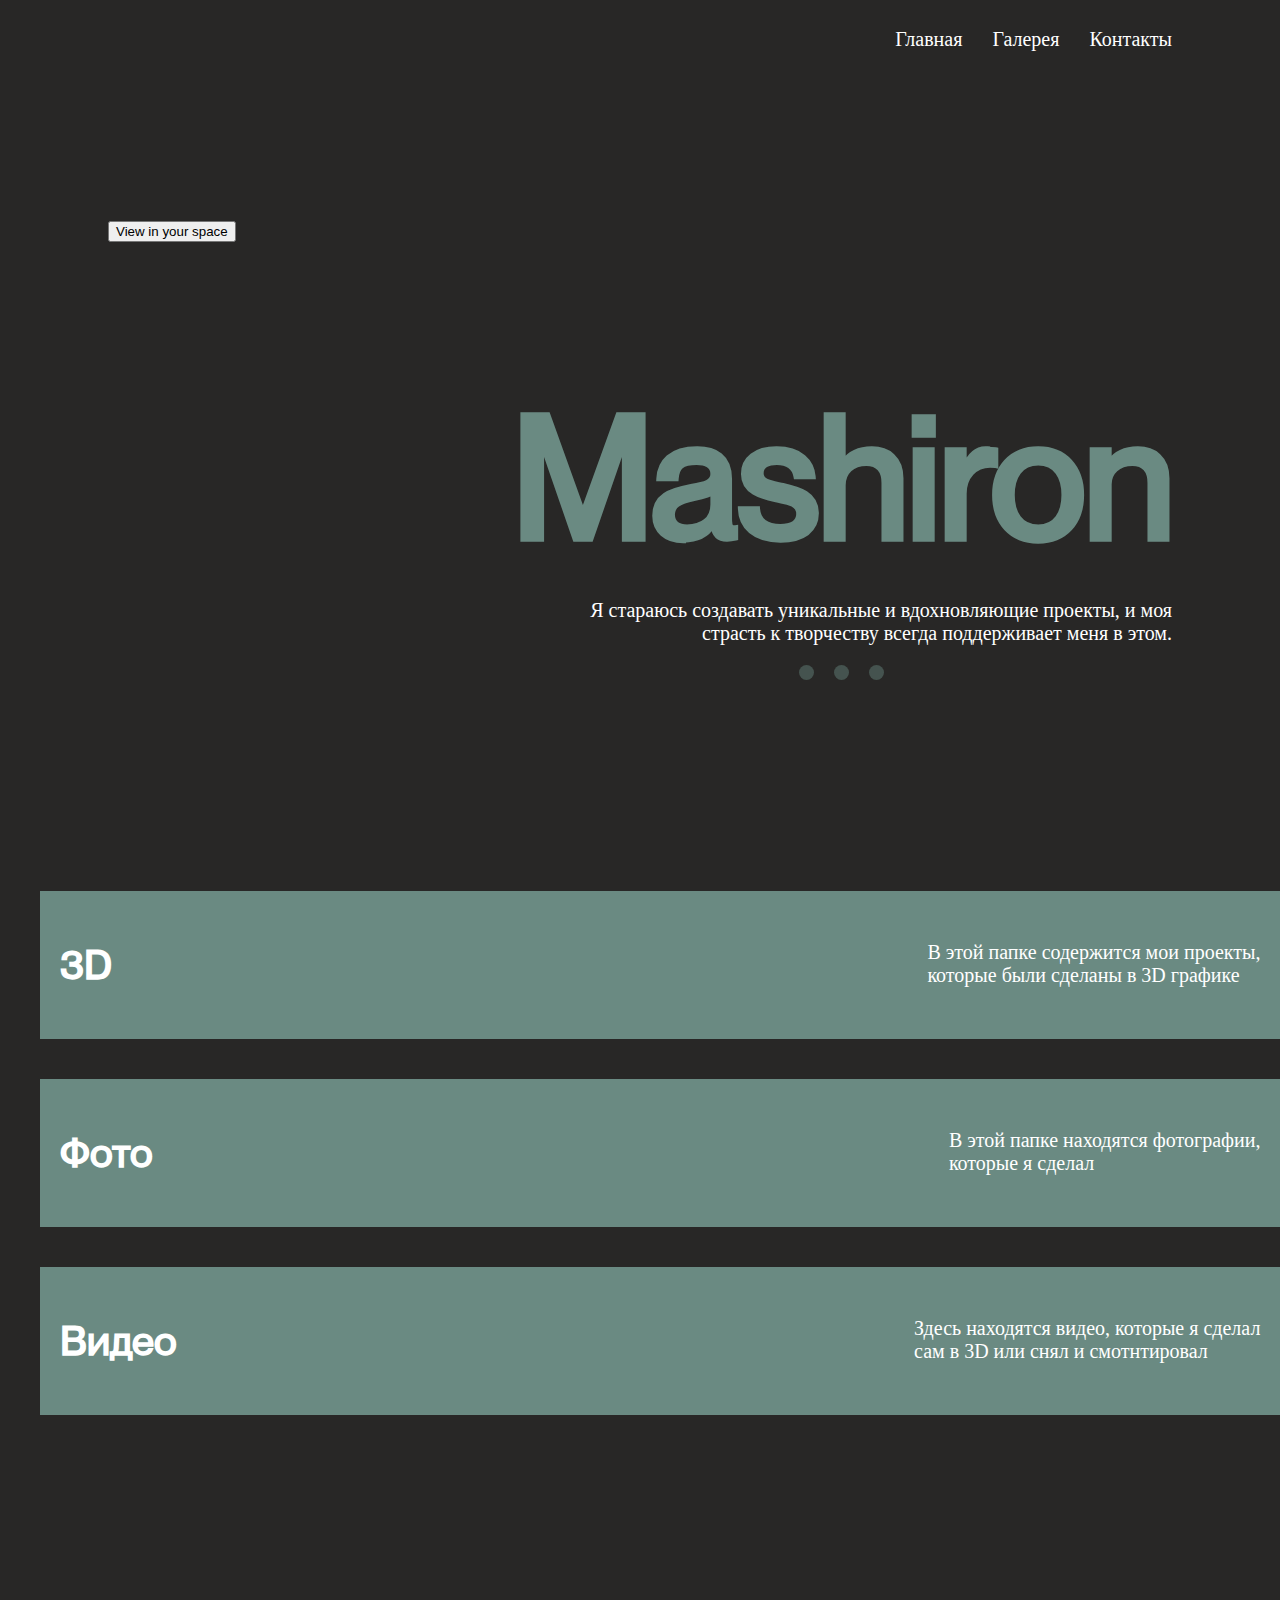
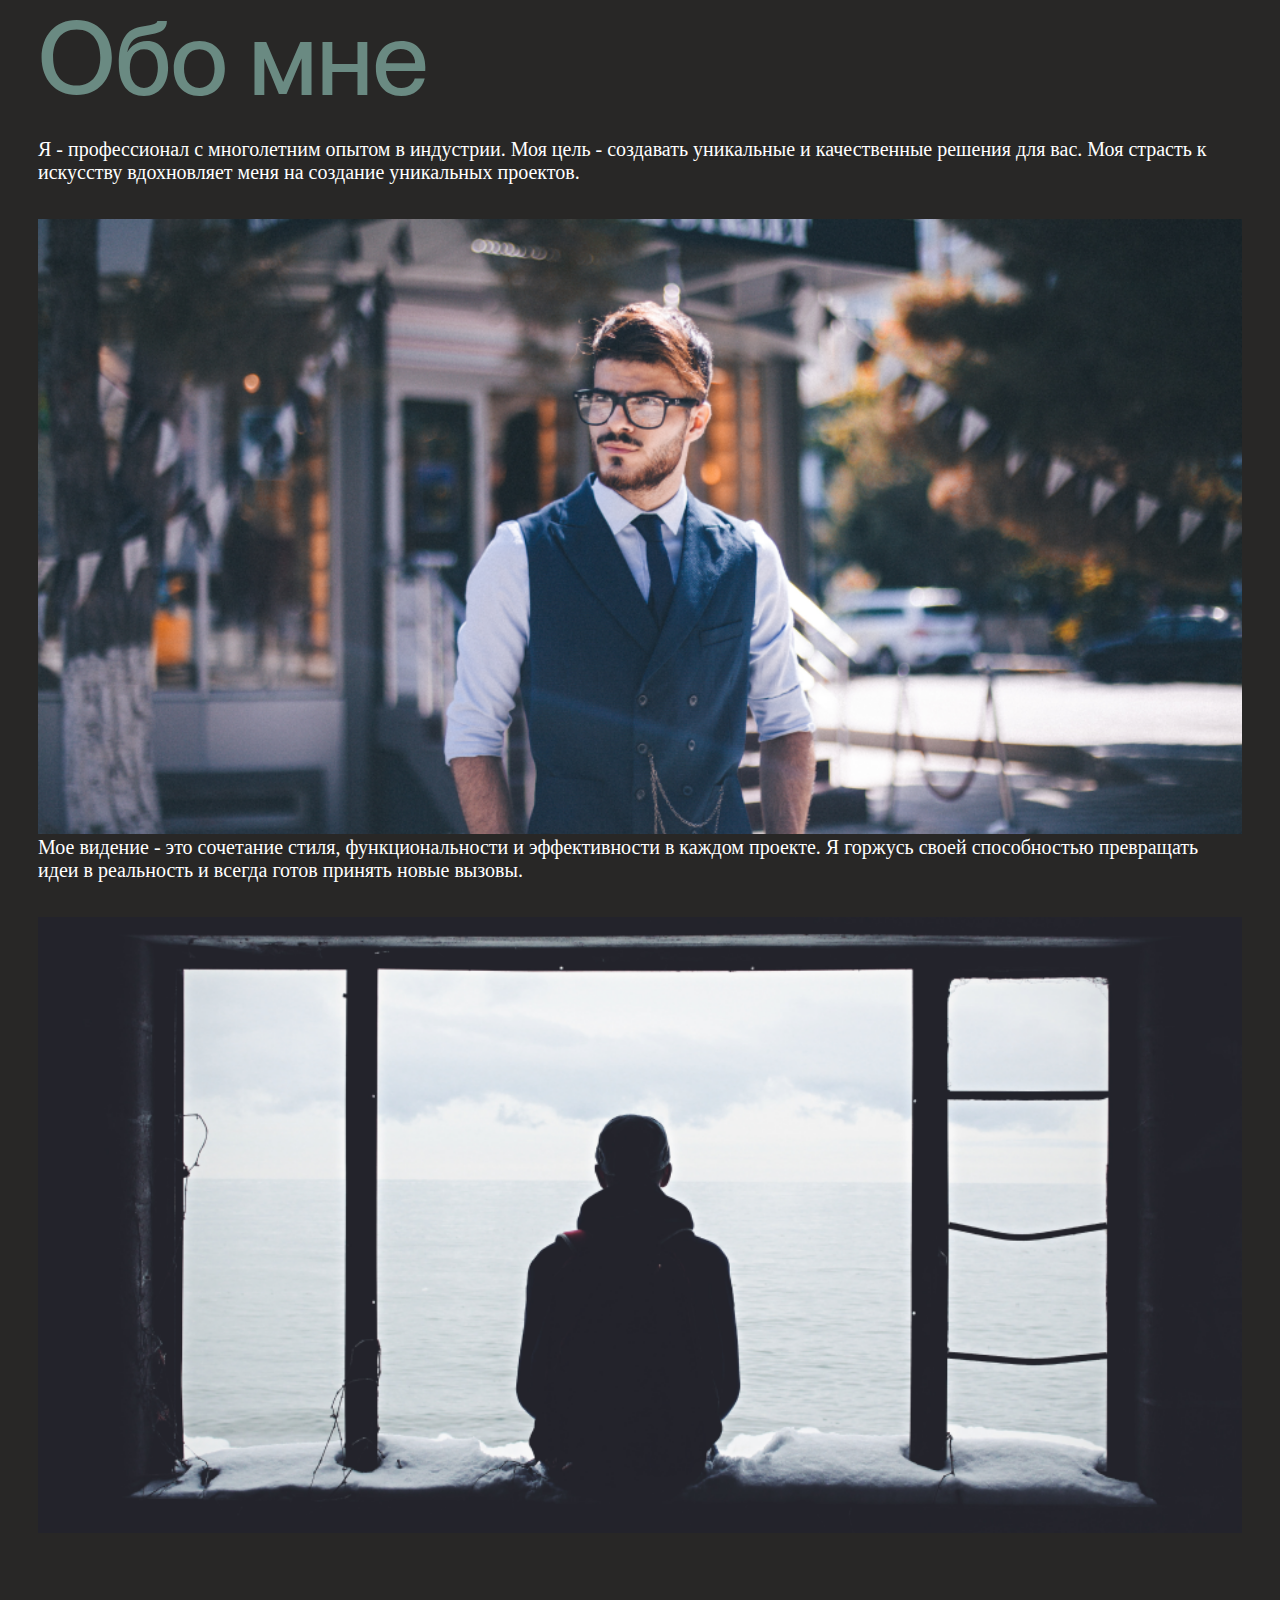
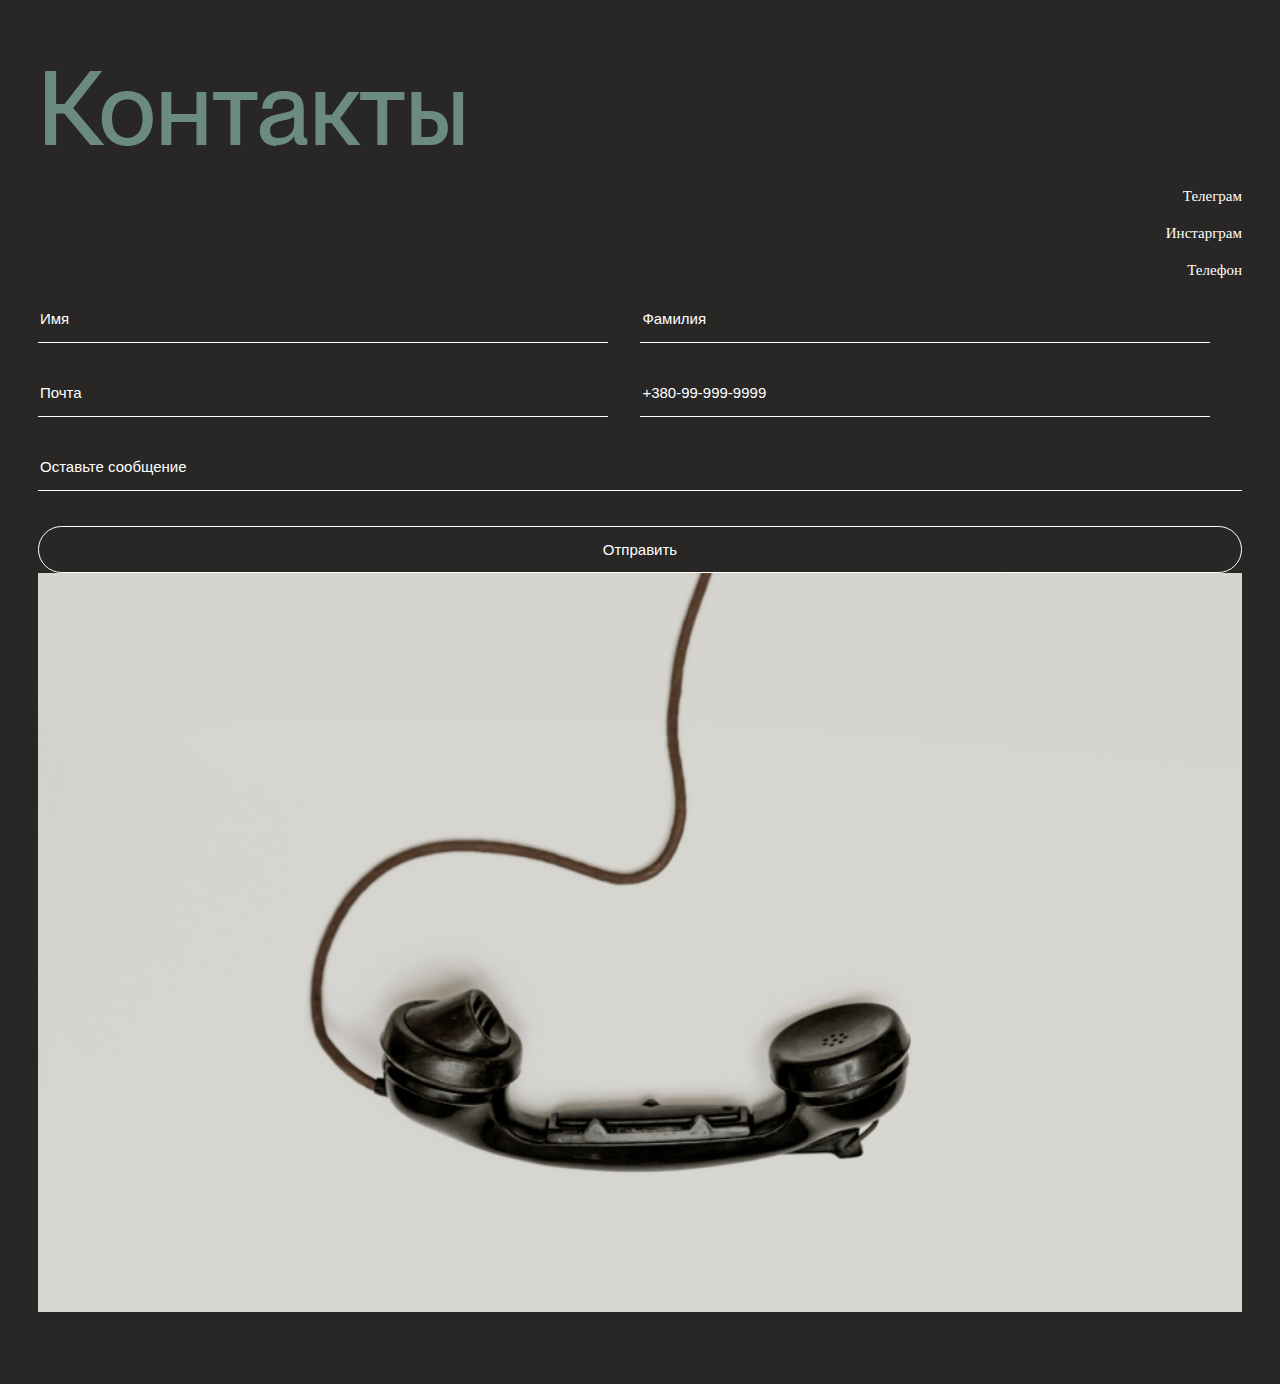
==== index.html @ b5dbbd47 "3D fixed" ====
<!DOCTYPE html>
<html lang="en">
  <head>
    <meta charset="UTF-8" />
    <meta name="viewport" content="width=device-width, initial-scale=1.0" />
    <link rel="preconnect" href="https://fonts.googleapis.com" />
    <link rel="preconnect" href="https://fonts.gstatic.com" crossorigin />
    <link
      href="https://fonts.googleapis.com/css2?family=Almarai&display=swap"
      rel="stylesheet"
    />
    <link
      rel="stylesheet"
      href="https://cdnjs.cloudflare.com/ajax/libs/font-awesome/6.4.2/css/all.min.css"
    />
    <link
      href="https://cdn.jsdelivr.net/npm/bootstrap@5.3.2/dist/css/bootstrap.min.css"
      rel="stylesheet"
      integrity="sha384-T3c6CoIi6uLrA9TneNEoa7RxnatzjcDSCmG1MXxSR1GAsXEV/Dwwykc2MPK8M2HN"
      crossorigin="anonymous"
    />
    <link rel="stylesheet" href="css/style.css" />
    <link rel="shortcut icon" type="image/png" href="icons/siteIcon/1111.png" />
    <title>Mashiron</title>
  </head>
  <body>
    <main>
      <section class="hero">
        <header class="header">
          <div class="header-burger">
            <div class="header-burger_item"></div>
            <div class="header-burger_item"></div>
            <div class="header-burger_item"></div>
          </div>
          <div class="header-burger_active">
            <a href="#">Главная</a>
            <a href="#galery">Галерея</a>
            <a href="#contacts">Контакты</a>

            <div class="header-burger_active-close">
              <div class="header-burger_active-close_item"></div>
              <div class="header-burger_active-close_item"></div>
            </div>
          </div>
          <ul class="header-list">
            <li class="header-list_item">
              <a href="#">Главная</a>
            </li>
            <li class="header-list_item">
              <a href="#galery">Галерея</a>
            </li>
            <li class="header-list_item">
              <a href="#contacts">Контакты</a>
            </li>
          </ul>
        </header>

        <div class="hero-content">
          <model-viewer
            class="model"
            src="flower.gltf"
            ar
            ar-modes="webxr scene-viewer quick-look"
            camera-controls
            poster="poster.webp"
            shadow-intensity="1"
            autoplay
          >
            <div class="progress-bar hide" slot="progress-bar">
              <div class="update-bar"></div>
            </div>
            <button slot="ar-button" id="ar-button">View in your space</button>
            <div id="ar-prompt">
              <img src="https://modelviewer.dev/shared-assets/icons/hand.png" />
            </div>
          </model-viewer>

          <div class="hero-text">
            <h1 class="title-first">Mashiron</h1>

            <p class="descr margin-bottom-20px" id="hero-descr">
              Я стараюсь создавать уникальные <br />
              и вдохновляющие проекты, и моя
              <br />
              страсть к творчеству всегда <br />
              поддерживает меня в этом.
            </p>
            <div class="hero-dots">
              <div class="hero-dots_item"></div>
              <div class="hero-dots_item"></div>
              <div class="hero-dots_item"></div>
            </div>
          </div>

          <button class="hero-mobile-button button">
            <a href="tel:+380 98 874 14 64">Позвонить</a>
          </button>
        </div>
      </section>

      <section class="folders" id="galery">
        <a href="one-folder.html" target="_blank" class="folder-link">
          <div class="folder">
            <p class="folder-title">3D</p>

            <p class="folder-descr">
              В этой папке содержится мои проекты, <br />
              которые были сделаны в 3D графике
            </p>
          </div>
        </a>

        <a href="#" class="folder-link">
          <div class="folder">
            <p class="folder-title">Фото</p>

            <p class="folder-descr">
              В этой папке находятся фотографии, <br />
              которые я сделал
            </p>
          </div>
        </a>

        <a href="#" class="folder-link">
          <div class="folder" style="margin-bottom: 0">
            <p class="folder-title">Видео</p>

            <p class="folder-descr">
              Здесь находятся видео, которые я сделал <br />
              сам в 3D или снял и смотнтировал
            </p>
          </div>
        </a>
      </section>

      <section class="about">
        <div class="about-text">
          <h2 class="title-secondary">Обо мне</h2>
        </div>

        <div class="row about-row">
          <div class="col-5 about-col">
            <p class="margin-bottom-35px folder-descr" style="text-align: left">
              Я - профессионал с многолетним опытом в индустрии. Моя цель -
              создавать уникальные и качественные решения для вас. Моя страсть к
              искусству вдохновляет меня на создание уникальных проектов.
            </p>

            <img src="img/about/1.png" alt="about img 1" class="about-img" />
          </div>

          <div class="col-5 about-col">
            <p class="margin-bottom-35px folder-descr" style="text-align: left">
              Мое видение - это сочетание стиля, функциональности и
              эффективности в каждом проекте. Я горжусь своей способностью
              превращать идеи в реальность и всегда готов принять новые вызовы.
            </p>

            <img src="img/about/2.png" alt="about img 1" class="about-img" />
          </div>
        </div>
      </section>

      <section class="contacts" id="contacts">
        <div class="contacts-text">
          <h2 class="title-secondary">Контакты</h2>
        </div>

        <div class="row">
          <div class="col-5">
            <div class="contacts-links">
              <a
                href="https://t.me/S_Mashiron"
                class="contacts-link"
                target="_blank"
                >Телеграм</a
              >
              <a
                href="https://instagram.com/_.mashiron._?igshid=OGQ5ZDc2ODk2ZA=="
                class="contacts-link"
                target="_blank"
                >Инстарграм</a
              >
              <a href="tel:+380 98 874 14 64" class="contacts-link">Телефон</a>
            </div>

            <form class="contacts-inputs">
              <div class="contacts-nameSurname">
                <input type="text" class="contacts-input" placeholder="Имя" />

                <input
                  type="text"
                  class="contacts-input"
                  placeholder="Фамилия"
                  style="margin-right: 0"
                />
              </div>

              <div class="contacts-emailNumber">
                <input
                  type="email"
                  class="contacts-input"
                  placeholder="Почта"
                />

                <input
                  type="text"
                  class="contacts-input"
                  id="phone"
                  placeholder="+380-99-999-9999"
                  style="margin-right: 0"
                />
              </div>

              <input
                type="text"
                class="contacts-input_message"
                placeholder="Оставьте сообщение"
              />

              <button class="button">Отправить</button>
            </form>
          </div>

          <div class="col-5">
            <img src="img/contacts/1.png" alt="contacts img" />
          </div>
        </div>
      </section>
    </main>

    <footer class="footer"></footer>
    <script
      src="https://cdn.jsdelivr.net/npm/bootstrap@5.3.2/dist/js/bootstrap.bundle.min.js"
      integrity="sha384-C6RzsynM9kWDrMNeT87bh95OGNyZPhcTNXj1NW7RuBCsyN/o0jlpcV8Qyq46cDfL"
      crossorigin="anonymous"
    ></script>
    <script
      src="https://cdnjs.cloudflare.com/ajax/libs/imask/7.1.3/imask.min.js"
      integrity="sha512-54QZ6V8x2x5v5+8JNy98/rP4Ui3CSNlv8KLVS5tTQJCx/Ag4jgUlVUqe54TJ3QLJYSVwt5xPbINvxX7A9XHdHQ=="
      crossorigin="anonymous"
      referrerpolicy="no-referrer"
    ></script>
    <script src="telMask.js"></script>
    <script src="emailMask.js"></script>
    <script src="burger.js"></script>
    <script src="three.min.js"></script>
    <script src="GLTFLoader.js"></script>
    <script src="model.js"></script>
    <script type="module" src="changeTexture.js"></script>
    <script
      type="module"
      src="https://ajax.googleapis.com/ajax/libs/model-viewer/3.3.0/model-viewer.min.js"
    ></script>
  </body>
</html>
---- css/style.css ----
@charset "UTF-8";
/* Черный и белый цвета */
/* Зеленый цвет */
html:root { font-size: 10px; }

@font-face { font-family: 'PP Neue Montreal'; src: url("ppneuemontreal-bold.woff") format(woff); }

@font-face { font-family: 'PP Neue Montreal'; src: url("ppneuemontreal-bold.woff2") format(woff2); }

@font-face { font-family: 'PP Neue Montreal'; src: url("ppneuemontreal-medium.woff") format(woff); }

@font-face { font-family: 'PP Neue Montreal'; src: url("ppneuemontreal-medium.woff2") format(woff2); }

ul, li { margin: 0; }

p { margin: 0; padding: 0; }

section { margin-bottom: 7rem; }

@media screen and (max-width: 1200px) { section { margin-bottom: 6rem; } }

@media screen and (max-width: 480px) { section { margin-bottom: 4rem; } }

body { background: #282726; }

.row { --bs-gutter-x: 0; justify-content: space-between; }

.canvas { display: none; }

.title-first { font-family: PP Neue Montreal; font-size: 17rem; font-weight: 700; color: #6A8A82; transition: all .3s; margin-bottom: 2rem; letter-spacing: -3px; text-align: right; width: 100%; }

@media screen and (max-width: 1200px) { .title-first { font-size: 11rem; text-align: right; } }

@media screen and (max-width: 480px) { .title-first { font-size: 7.1rem; text-align: center; } }

.descr { font-size: 2rem; color: #fff; text-align: right; }

@media screen and (max-width: 1200px) { .descr { font-size: 1.7rem; } }

@media screen and (max-width: 480px) { .descr { font-size: 1.3rem; } }

.title-secondary { font-family: PP Neue Montreal; font-size: 10rem; font-weight: 500; color: #6A8A82; transition: all .3s; margin-bottom: 2rem; }

@media screen and (max-width: 1200px) { .title-secondary { font-size: 10rem; margin-bottom: 3rem; } }

@media screen and (max-width: 480px) { .title-secondary { font-size: 4rem; } }

.margin-bottom-20px { margin-bottom: 2rem; }

.margin-bottom-35px { margin-bottom: 3.5rem; }

.margin-right-20px { margin-right: 2rem; }

.margin-right-0 { margin-right: 0 !important; }

.bcg-black { background: #141414 !important; }

.bcg-white { background: #fff !important; }

.color-white { color: #fff; }

.margin-bottom-400px { margin-bottom: 40rem !important; }

.width-32 { width: 32%; }

.margin-right-27px { margin-right: 2.7rem; }

.fdrr { flex-direction: row-reverse; }

.width-100 { width: 100%; }

.threeFoto-row { display: flex; margin-bottom: 2.6rem; }

@media (max-width: 480px) { .threeFoto-row { justify-content: space-between; }
  .threeFoto-row img:nth-child(1) { width: 47%; margin-right: 1.6rem !important; }
  .threeFoto-row img:nth-child(2) { width: 47%; margin-right: 0 !important; }
  .threeFoto-row img:nth-child(3) { display: none; } }

.threeFoto-row img { width: 32%; }

.threeFoto-row img:not(:last-child) { margin-right: 2.7rem; }

.twoBig-fotos { display: flex; margin-bottom: 2.6rem; }

@media (max-width: 480px) { .twoBig-fotos { display: block; } }

.twoBig-fotos-left { width: 32%; display: flex; flex-direction: column; margin-right: 2.7rem; }

@media (max-width: 480px) { .twoBig-fotos-left { flex-direction: row; width: 100%; justify-content: space-between; }
  .twoBig-fotos-left img:nth-child(1) { width: 47%; margin-right: 1.6rem; }
  .twoBig-fotos-left img:nth-child(2) { width: 47%; height: 100%; } }

.twoBig-fotos-left img:not(:last-child) { margin-bottom: 3rem; }

.twoBig-fotos-right { display: flex; }

@media (max-width: 480px) { .twoBig-fotos-right { flex-direction: column; align-items: center; }
  .twoBig-fotos-right img:nth-child(1) { margin-right: 0 !important; width: 100%; }
  .twoBig-fotos-right img:nth-child(2) { display: none; } }

.twoBig-fotos-right img { width: 48.4%; }

.twoBig-fotos-right img:not(:last-child) { margin-right: 2.6rem; }

.two-fotos { display: flex; margin-bottom: 2.6rem; }

@media (max-width: 480px) { .two-fotos { display: none; } }

.two-fotos img:nth-child(1) { width: 66%; margin-right: 2.7rem; }

.two-fotos img:nth-child(2) { width: 32%; }

.five-fotos { display: flex; margin-bottom: 2.6rem; }

@media (max-width: 480px) { .five-fotos { flex-direction: column; align-items: center; }
  .five-fotos img { width: 100%; margin-right: 0; } }

.five-fotos-left { width: 32%; margin-right: 2.7rem; }

@media (max-width: 480px) { .five-fotos-left { width: 100%; margin-right: 0; }
  .five-fotos-left img:nth-child(1) { margin-bottom: 2rem !important; }
  .five-fotos-left img:nth-child(2) { display: none; } }

.five-fotos-left img { width: 100%; }

.five-fotos-left img:not(:last-child) { margin-bottom: 2.6rem; }

.five-fotos-right { display: flex; flex-direction: column; width: 32%; }

@media (max-width: 480px) { .five-fotos-right { display: none; } }

.five-fotos-right img:not(:last-child) { margin-bottom: 2.6rem; }

.button { background: none; border: 1px solid #fff; border-radius: 3.4rem; font-size: 1.5rem; color: #fff; font-weight: 400; padding: 1.4rem 0; transition: all .3s; }

@media screen and (max-width: 480px) { .button { font-size: 1.2rem; } }

.button:hover { background: #6A8A82; border-color: #6A8A82; }

.button:focus { background: none; border-color: #fff; }

.hero3-button { width: 100%; border-color: #fff !important; }

.hero3-button a { color: #fff !important; }

.hero-dots { display: flex; justify-content: center; width: 100%; }

@media (max-width: 1200px) { .hero-dots { display: none; } }

.hero-dots_item { background: rgba(98, 127, 120, 0.5); width: 1.5rem; height: 1.5rem; border-radius: 1000rem; transition: all .3s; }

.hero-dots_item:hover { background: #6A8A82; cursor: pointer; }

.hero-dots_item:active { background: rgba(98, 127, 120, 0.5); }

.hero-dots_item:not(:last-child) { margin-right: 2rem; }

.folder { width: 100%; background: #6A8A82; padding: 5rem 2rem; display: flex; justify-content: space-between; text-decoration: none; transition: all .3s; margin-bottom: 4rem; }

.folder-link { text-decoration: none; width: 95%; display: block; transition: all .3s; }

@media screen and (max-width: 1200px) { .folder-link { width: 100%; } }

.folder-link:hover { width: 100%; }

.folder-link:focus { width: 95%; }

.folder-title { font-family: PP Neue Montreal; font-size: 4rem; font-weight: 700; color: #fff; transition: all .3s; text-decoration: none; }

@media screen and (max-width: 1200px) { .folder-title { font-size: 3.5rem; } }

@media screen and (max-width: 480px) { .folder-title { font-size: 2.1rem; } }

.folder-descr { color: #fff; font-size: 2rem; font-weight: 400; text-decoration: none; }

@media screen and (max-width: 1200px) { .folder-descr { font-size: 1.5rem; } }

@media screen and (max-width: 480px) { .folder-descr { font-size: 1.2rem; margin-bottom: 2rem; } }

.contacts-input { background: none; border: none; border-bottom: 1px solid #fff; color: #fff; width: 47%; margin-right: 3rem; margin-bottom: 4rem; padding-bottom: 1.5rem; transition: all .3s; font-size: 1.5rem; }

.contacts-input_message { background: none; border: none; border-bottom: 1px solid #fff; color: #fff; margin-bottom: 3.5rem; padding-bottom: 1.5rem; transition: all .3s; font-size: 1.5rem; }

.contacts-input_message:focus { outline: none; border-bottom-color: #6A8A82; }

.contacts-input_message::placeholder { font-size: 1.5rem; color: #fff; font-weight: 400; }

.contacts-input:focus { outline: none; border-bottom-color: #6A8A82; }

.contacts-input::placeholder { font-size: 1.5rem; font-weight: 400; color: #fff; }

#ar-prompt { display: none; }

.model { width: 100%; height: 50rem; }

.controls { display: none; }

.header { padding-top: 2rem; padding-right: 10rem; display: flex; justify-content: end; margin-bottom: 7rem; }

@media screen and (max-width: 1200px) { .header { padding-right: 4.7rem; padding-top: 4.7rem; } }

@media (max-width: 480px) { .header3D { margin-bottom: 6rem !important; } }

.header-burger { display: flex; flex-direction: column; transition: all .3s; cursor: pointer; display: none; }

@media (max-width: 1200px) { .header-burger { display: flex; flex-direction: column; } }

.header-burger_active { flex-direction: column; align-items: center; justify-content: center; position: absolute; top: 0; right: 0; background: #6A8A82; width: 100%; height: 100%; display: none; transition: all .3s; }

.header-burger_active a { font-family: PP Neue Montreal; font-size: 5.5rem; font-weight: 700; color: #fff; transition: all .3s; text-decoration: none; }

@media screen and (max-width: 480px) { .header-burger_active a { font-size: 2.9rem; } }

.header-burger_active a:not(:last-child) { margin-bottom: 3rem; }

.header-burger_active-close { position: absolute; right: 4.7rem; top: 4.7rem; }

.header-burger_active-close:hover .header-burger_active-close_item { width: 3.5rem; }

.header-burger_active-close:active .header-burger_active-close_item { width: 4.5rzem; }

.header-burger_active-close_item { background: #fff; width: 4.5rem; height: .5rem; transition: all .3s; cursor: pointer; }

.header-burger_active-close_item:nth-child(1) { transform: rotate(-45deg); position: absolute; top: -1px; }

.header-burger_active-close_item:nth-child(2) { transform: rotate(45deg); }

.header-burger:hover .header-burger_item { width: 4rem; }

.header-burger:active .header-burger_item { width: 5rem; }

.header-burger_item { background: #6A8A82; width: 5rem; height: .5rem; transition: all .3s; }

.header-burger_item:not(:last-child) { margin-bottom: .5rem; }

.header-list { list-style: none; display: flex; }

@media screen and (max-width: 1200px) { .header-list { display: none; } }

.header-list_item:not(:last-child) { margin-right: 3rem; }

.header-list_item a { font-size: 2rem; color: #fff; transition: all .3s; text-decoration: none; }

.header-list_item a:hover { text-decoration: none; color: #6A8A82; }

.header-list_item a:focus { color: #fff; }

.hero { background: url(../img/hero/hero-bcg.png); background-position: center center; background-size: 100% 100%; width: 100%; }

.hero-mobile-button { border-color: #6A8A82; color: #6A8A82; transition: all .3s; display: none; }

@media (max-width: 480px) { .hero-mobile-button { display: block; } }

.hero-mobile-button a { color: #6A8A82; font-size: 1.3rem; text-decoration: none; }

.hero-mobile-button:active { background: #6A8A82; }

.hero-mobile-button:active a { color: #fff; }

.hero-content { padding: 10rem; position: relative; display: flex; justify-content: space-between; align-items: center; }

@media screen and (max-width: 480px) { .hero-content { padding: 0 1rem; padding-bottom: 14rem; } }

canvas { margin-right: 2rem; position: absolute; left: 5rem; top: -11rem; }

.folders { display: flex; flex-direction: column; align-items: center; }

.about { padding: 3rem; }

.about-img { width: 100%; }

.about-img img { width: 100%; height: 100%; }

@media screen and (max-width: 480px) { .about-row { display: block; } }

@media screen and (max-width: 480px) { .about-col { width: 100%; } }

@media screen and (max-width: 480px) and (max-width: 480px) { .about-col img { margin-bottom: 2rem; } }

.contacts img { width: 100%; height: 100%; }

.contacts { padding: 0 3rem; }

@media screen and (max-width: 1200px) { .contacts img { display: none; } }

@media screen and (max-width: 1200px) { .contacts-nameSurname { display: flex; } }

@media screen and (max-width: 480px) { .contacts-emailNumber { display: flex; } }

.contacts-links { display: flex; flex-direction: column; align-items: end; margin-bottom: 3rem; }

@media screen and (max-width: 1200px) { .contacts-links { flex-direction: row; margin-bottom: 3rem; } }

@media screen and (max-width: 1200px) { .contacts-links { margin-bottom: 2rem; width: 170%; } }

.contacts-link { font-size: 1.5rem; font-weight: 400; color: #fff; text-decoration: none; transition: all .3s; }

@media screen and (max-width: 1200px) { .contacts-link { margin-bottom: 0 !important; }
  .contacts-link:not(:last-child) { margin-right: 3rem; } }

.contacts-link:hover { color: #6A8A82; }

.contacts-link:not(:last-child) { margin-bottom: 2rem; }

.contacts-inputs { display: flex; flex-direction: column; }

@media screen and (max-width: 1200px) { .contacts-inputs { width: 240%; } }

@media screen and (max-width: 480px) { .contacts-input { margin-bottom: 2rem; } }

#hero-descr br:nth-child(1) { display: none; }

#hero-descr br:nth-child(3) { display: none; }

@media (max-width: 460px) { #hero-descr br:nth-child(1) { display: block; }
  #hero-descr br:nth-child(3) { display: block; } }

.hero3 { background: url(../img/hero/2.png); background-size: 100% 100%; height: 100vh; }

@media screen and (max-width: 480px) { .hero3 { background: url(../img/works/1.png); background-size: 100% 100%; } }

.hero3-content { padding-bottom: 12rem; padding-right: 15rem; }

@media (max-width: 480px) { .hero3-content { padding: 0 1rem; display: flex; flex-direction: column; vertical-align: top; } }

@media (max-width: 480px) { .hero3-descr { margin-bottom: 2rem; } }

.fotos { padding-left: 3rem; padding-right: 4rem; }

@media (max-width: 480px) { .fotos { padding: 0 .9rem; } }
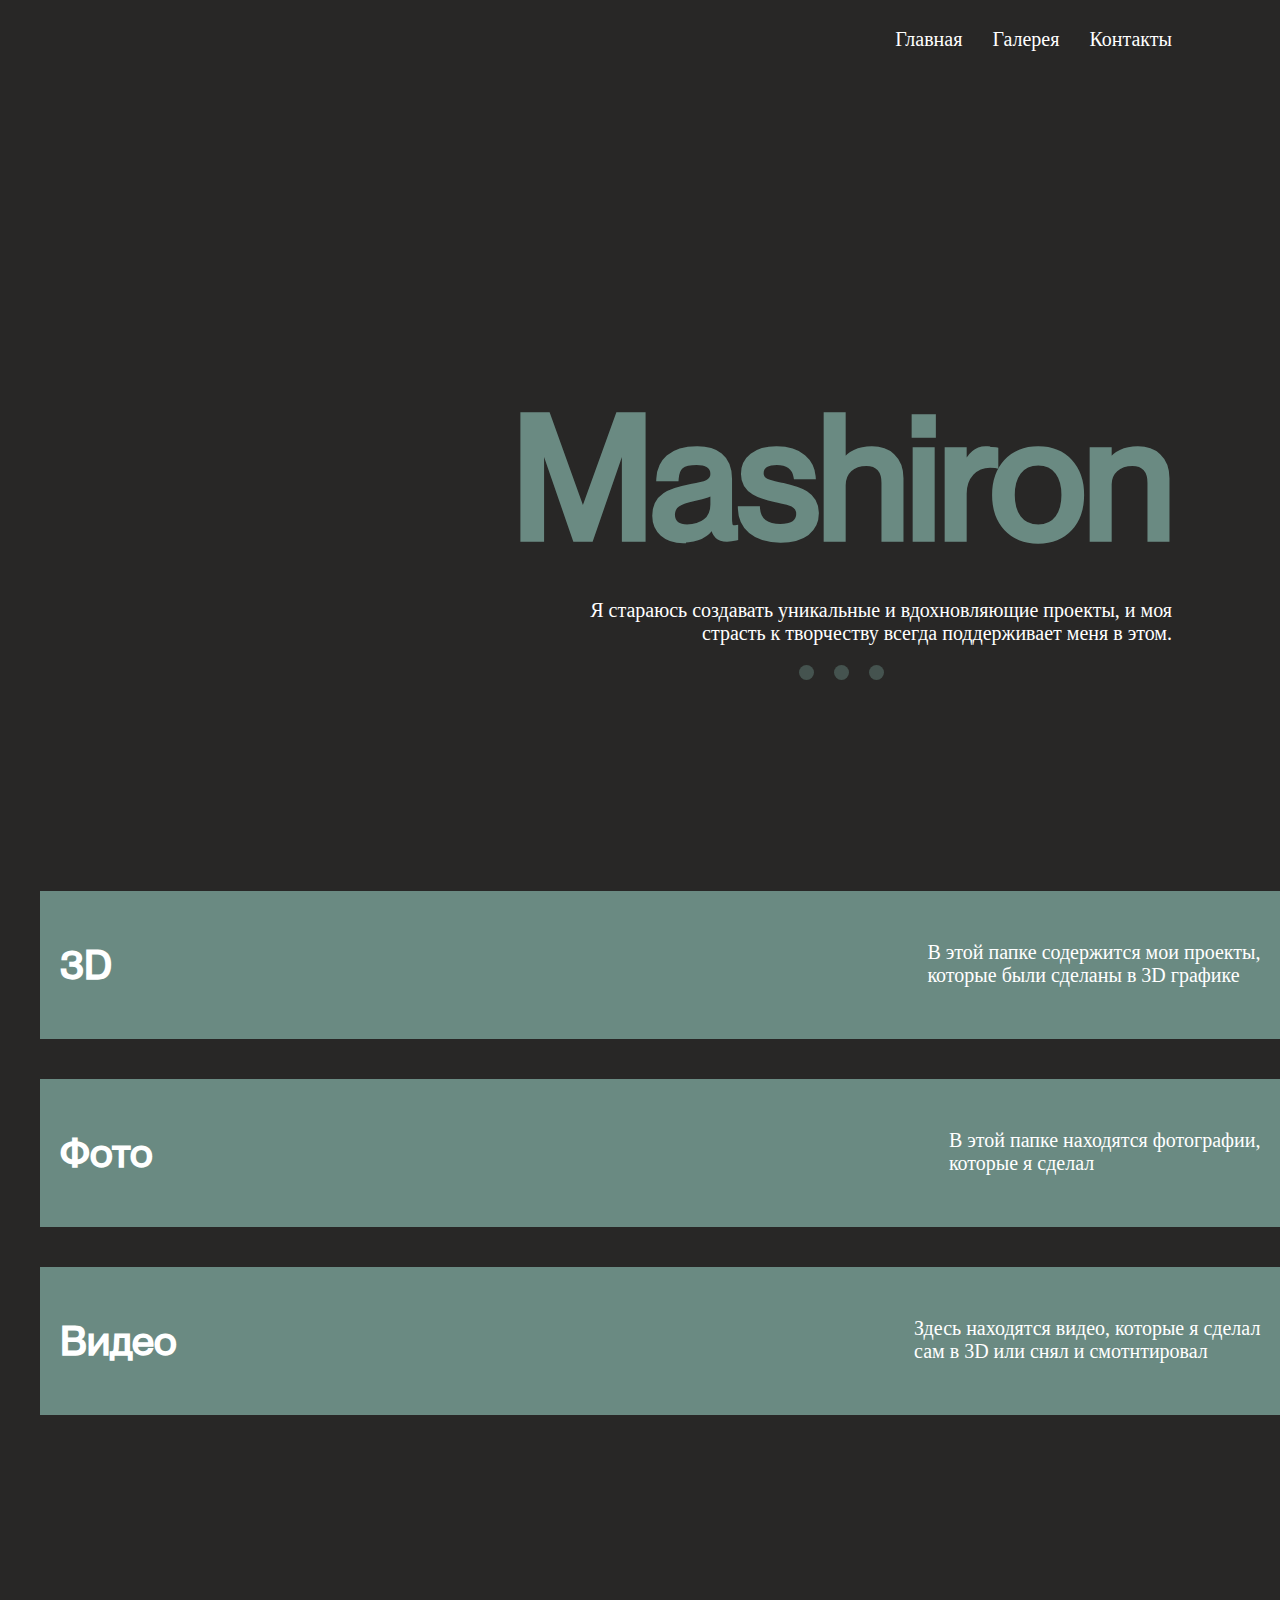
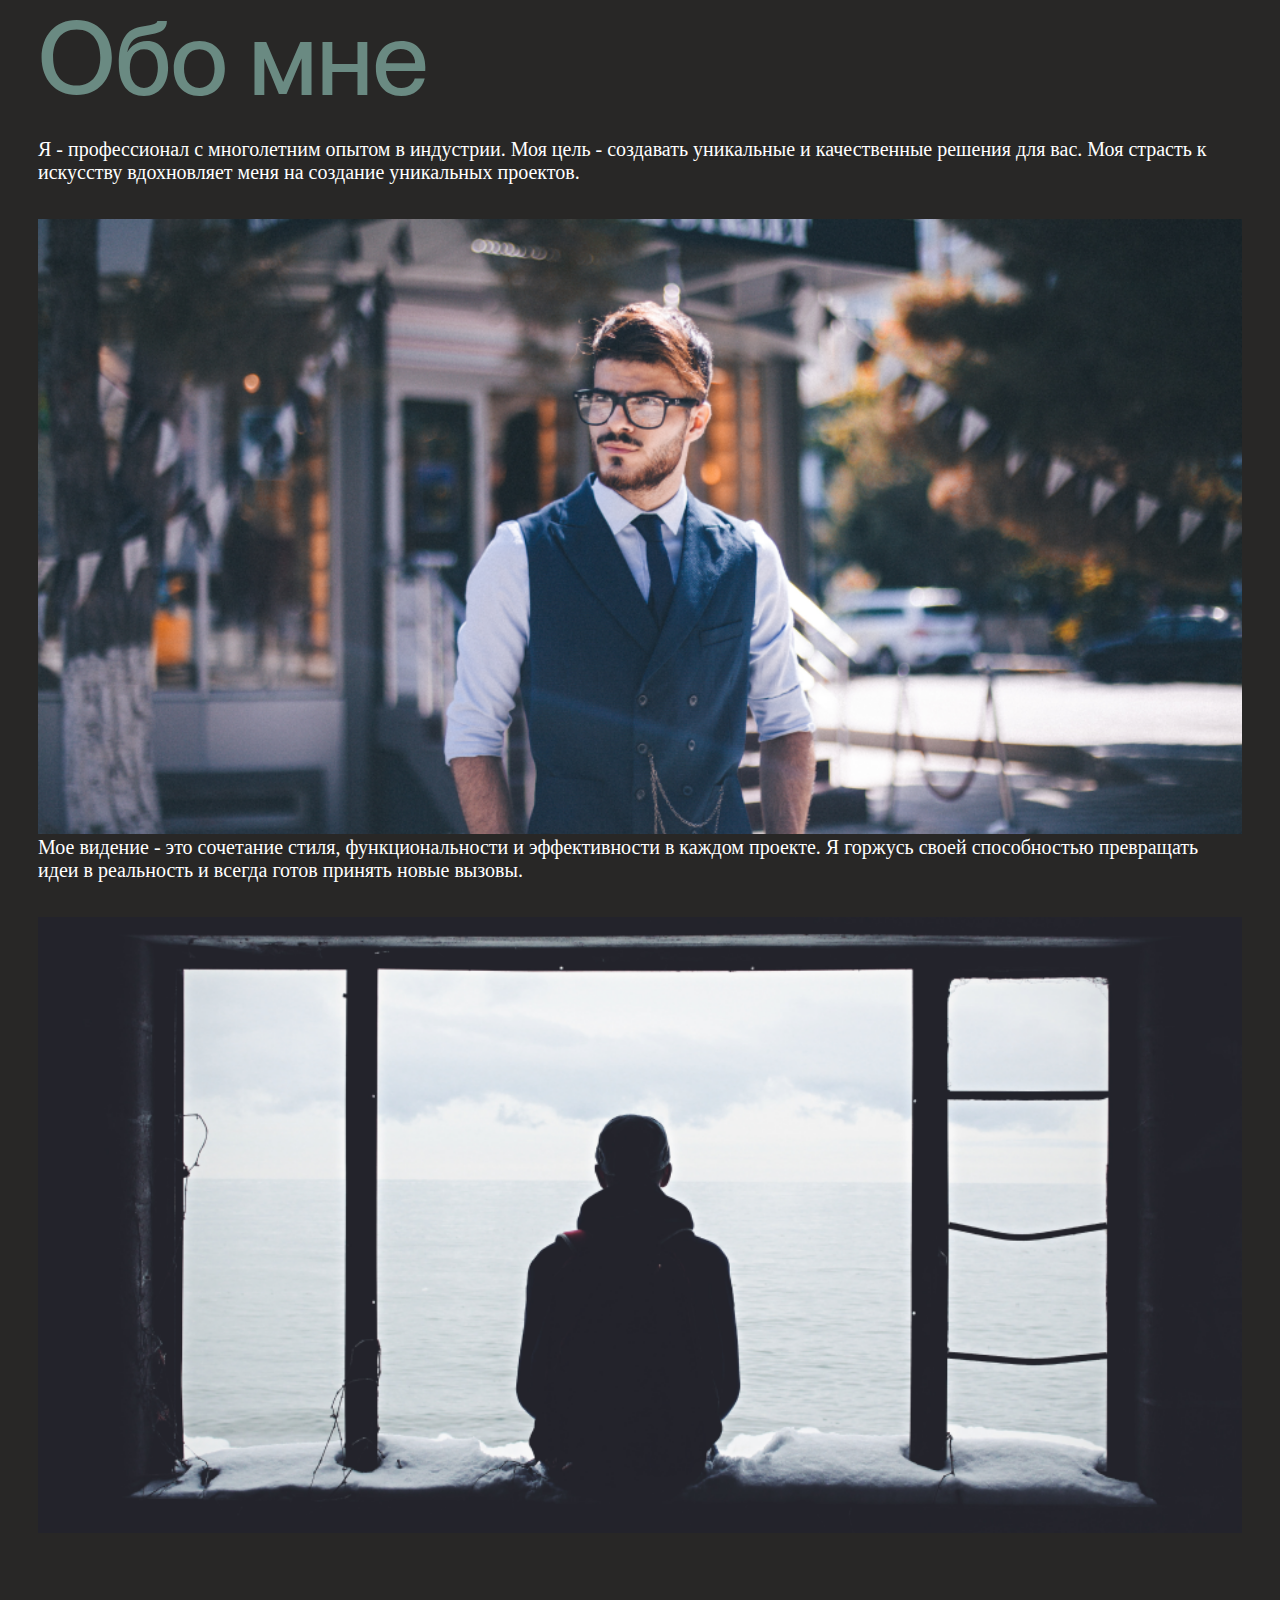
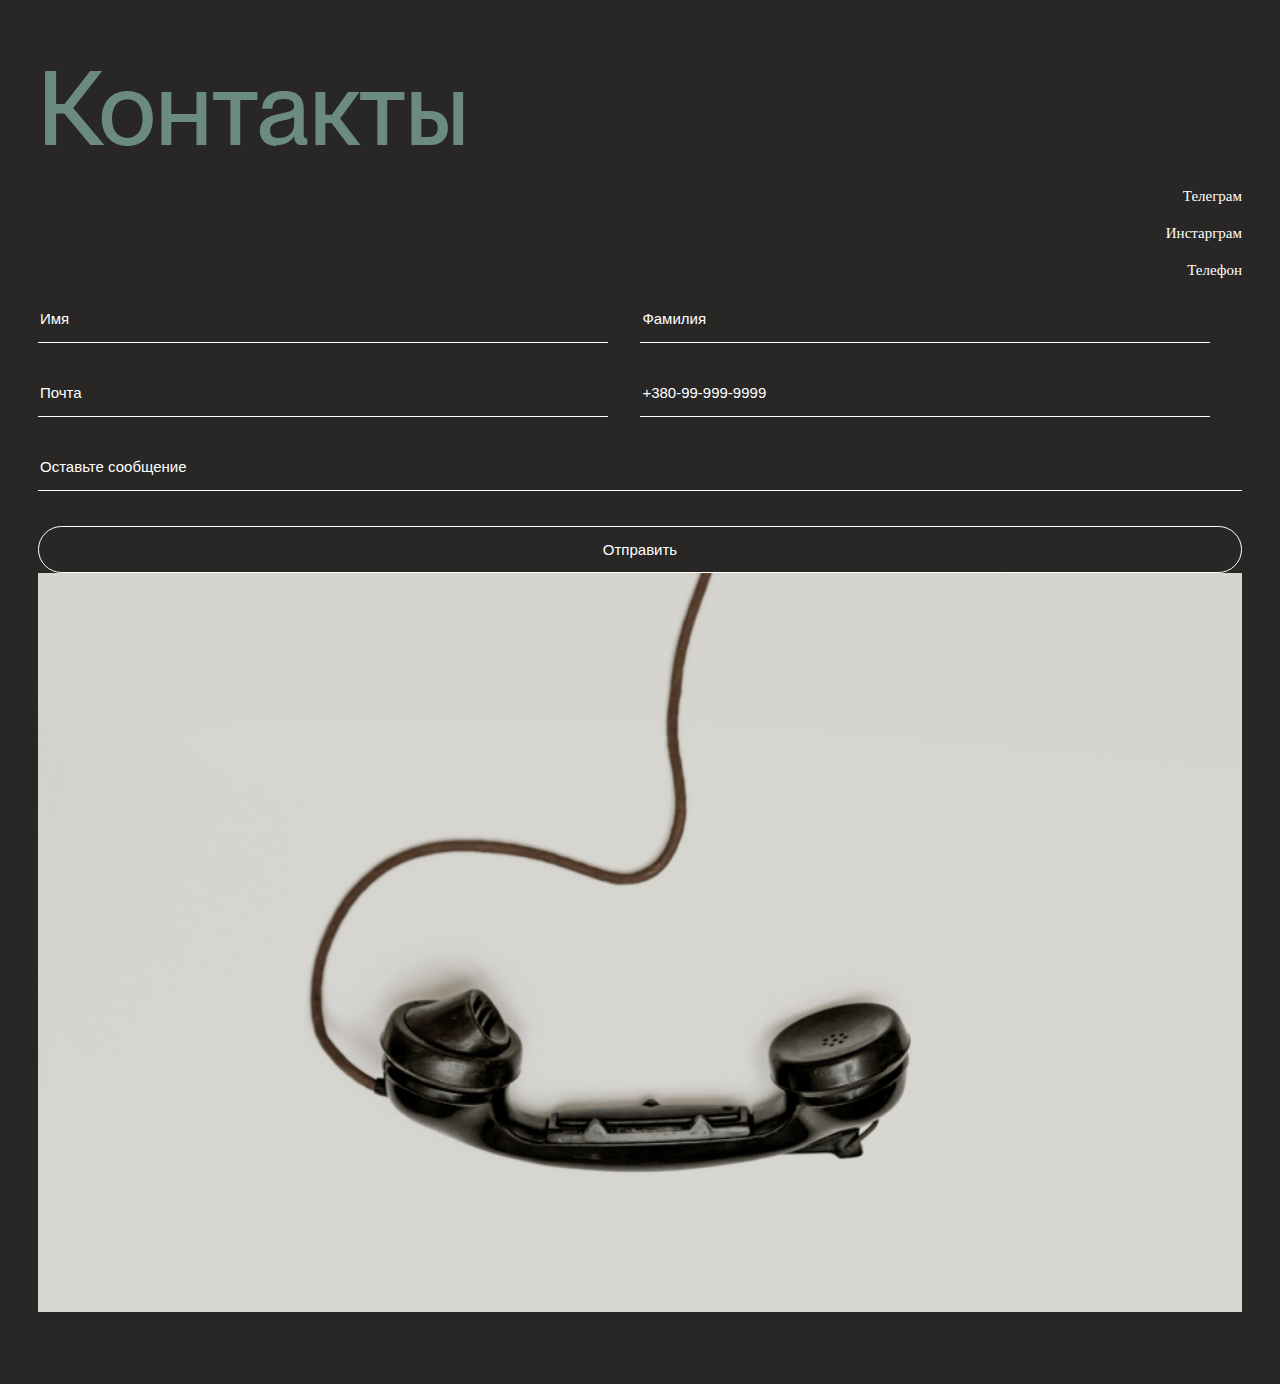
==== commit 37aac5c5: "change the flower" ====
--- a/index.html
+++ b/index.html
@@ -58,13 +58,14 @@
         <div class="hero-content">
           <model-viewer
             class="model"
-            src="flower.gltf"
+            src="Chrystanthemum_final_SF.gltf"
             ar
             ar-modes="webxr scene-viewer quick-look"
             camera-controls
             poster="poster.webp"
             shadow-intensity="1"
-            autoplay
+            camera-orbit="76.1deg 44.04deg 0.1389m"
+            field-of-view="30deg"
           >
             <div class="progress-bar hide" slot="progress-bar">
               <div class="update-bar"></div>
--- a/css/style.css
+++ b/css/style.css
@@ -133,7 +133,7 @@
 
 .button { background: none; border: 1px solid #fff; border-radius: 3.4rem; font-size: 1.5rem; color: #fff; font-weight: 400; padding: 1.4rem 0; transition: all .3s; }
 
-@media screen and (max-width: 480px) { .button { font-size: 1.2rem; } }
+@media screen and (max-width: 480px) { .button { font-size: 1.2rem; width: 100%; } }
 
 .button:hover { background: #6A8A82; border-color: #6A8A82; }
 
@@ -191,8 +191,14 @@
 
 #ar-prompt { display: none; }
 
+#ar-button { display: none; }
+
 .model { width: 100%; height: 50rem; }
 
+@media (max-width: 1200px) { .model { height: 30rem; width: 30rem; } }
+
+@media (max-width: 770px) { .model { display: none; } }
+
 .controls { display: none; }
 
 .header { padding-top: 2rem; padding-right: 10rem; display: flex; justify-content: end; margin-bottom: 7rem; }
@@ -259,7 +265,7 @@
 
 .hero-content { padding: 10rem; position: relative; display: flex; justify-content: space-between; align-items: center; }
 
-@media screen and (max-width: 480px) { .hero-content { padding: 0 1rem; padding-bottom: 14rem; } }
+@media screen and (max-width: 480px) { .hero-content { padding: 0 1rem; padding-bottom: 14rem; flex-direction: column; } }
 
 canvas { margin-right: 2rem; position: absolute; left: 5rem; top: -11rem; }
 
